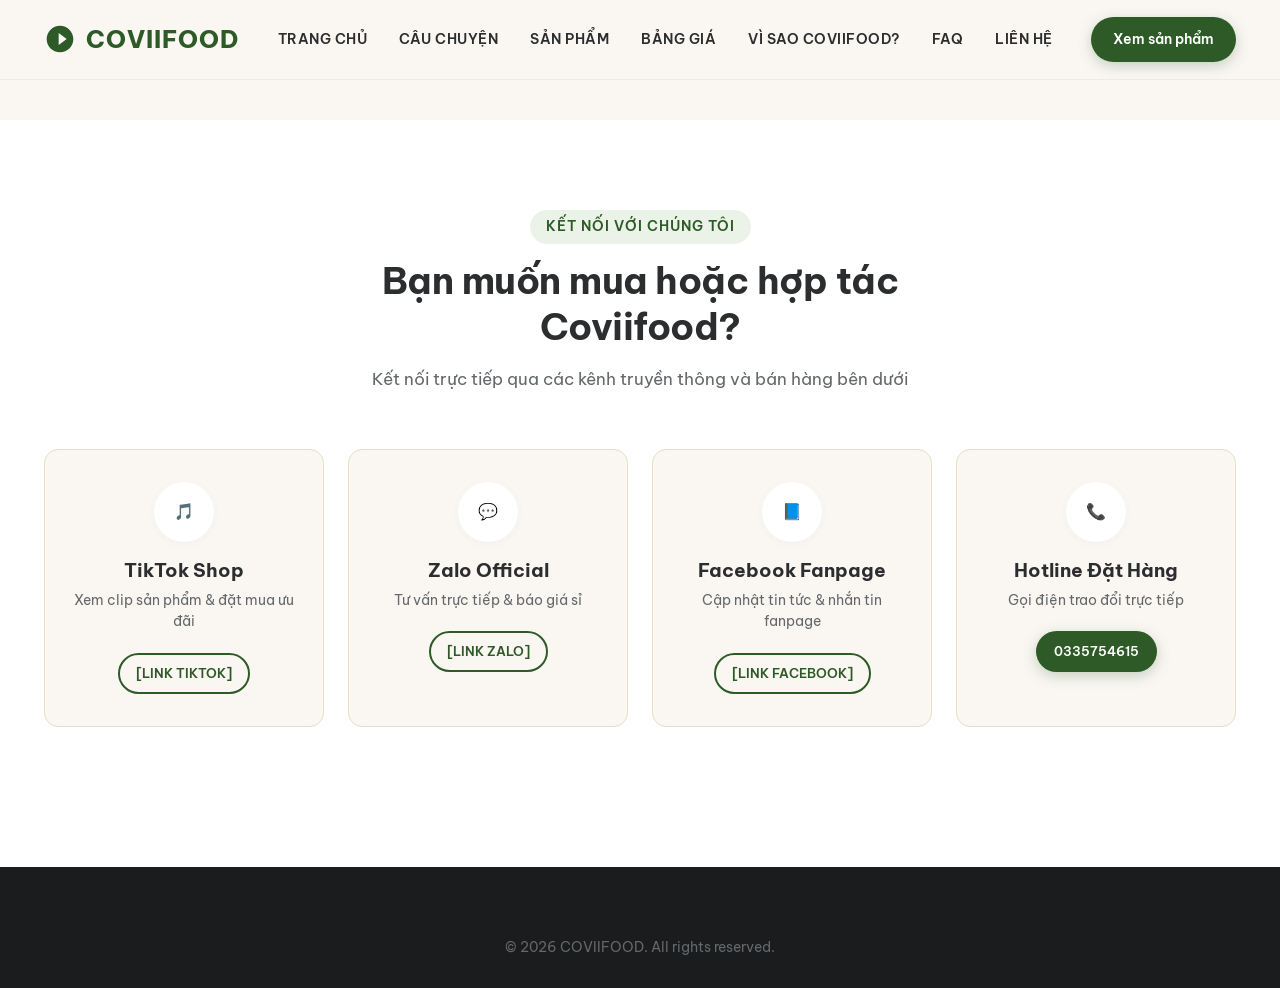
==== contact.html @ 16edf357 "Add files via upload" ====
<!DOCTYPE html>
<html lang="vi">
<head>
    <meta charset="UTF-8">
    <meta name="viewport" content="width=device-width, initial-scale=1.0">
    <title>Liên hệ & Đặt hàng Coviifood | TikTok, Zalo, Facebook</title>
    <meta name="description" content="Kênh đặt hàng trực tiếp và liên hệ hợp tác sỉ/đại lý Coviifood qua TikTok Shop, Zalo Official, Facebook Fanpage.">
    <link rel="stylesheet" href="css/style.css">
    <link rel="stylesheet" href="css/components.css">
    <link rel="stylesheet" href="css/responsive.css">
</head>
<body>
    <header class="site-header">
        <div class="container header-inner">
            <a href="index.html" class="brand-logo">
                <svg viewBox="0 0 24 24"><path d="M12 2C6.48 2 2 6.48 2 12s4.48 10 10 10 10-4.48 10-10S17.52 2 12 2zm-1 14.5v-9l6 4.5-6 4.5z"/></svg>
                <span class="brand-name-text">COVIIFOOD</span>
            </a>
            <nav class="main-nav" id="main-nav">
                <a href="index.html" class="nav-link">TRANG CHỦ</a>
                <a href="story.html" class="nav-link">CÂU CHUYỆN</a>
                <a href="products.html" class="nav-link">SẢN PHẨM</a>
                <a href="pricing.html" class="nav-link">BẢNG GIÁ</a>
                <a href="index.html#why-us" class="nav-link">VÌ SAO COVIIFOOD?</a>
                <a href="faq.html" class="nav-link">FAQ</a>
                <a href="contact.html" class="nav-link active">LIÊN HỆ</a>
            </nav>
            <div style="display: flex; align-items: center; gap: 12px;">
                <a href="products.html" class="btn btn-primary" style="padding: 10px 20px; font-size: 0.85rem;">Xem sản phẩm</a>
                <button class="mobile-nav-toggle" id="mobile-nav-toggle"><svg width="24" height="24" viewBox="0 0 24 24" fill="none" stroke="currentColor" stroke-width="2"><line x1="3" y1="12" x2="21" y2="12"></line><line x1="3" y1="6" x2="21" y2="6"></line><line x1="3" y1="18" x2="21" y2="18"></line></svg></button>
            </div>
        </div>
    </header>

    <div style="padding-top: calc(var(--header-height) + 40px);">
        <section class="section contact-section" id="contact">
            <div class="container">
                <div class="section-header">
                    <span class="section-tag">KẾT NỐI VỚI CHÚNG TÔI</span>
                    <h1 class="section-title">Bạn muốn mua hoặc hợp tác Coviifood?</h1>
                    <p class="section-subtitle">Kết nối trực tiếp qua các kênh truyền thông và bán hàng bên dưới</p>
                </div>

                <div class="channels-grid">
                    <a href="[LINK TIKTOK]" target="_blank" class="channel-card link-tiktok">
                        <div class="channel-icon">🎵</div>
                        <h3 class="channel-title">TikTok Shop</h3>
                        <p class="channel-desc">Xem clip sản phẩm & đặt mua ưu đãi</p>
                        <span class="btn btn-outline" style="font-size: 0.8rem; padding: 8px 16px;">[LINK TIKTOK]</span>
                    </a>

                    <a href="https://zalo.me/0335754615" target="_blank" class="channel-card link-zalo">
                        <div class="channel-icon">💬</div>
                        <h3 class="channel-title">Zalo Official</h3>
                        <p class="channel-desc">Tư vấn trực tiếp & báo giá sỉ</p>
                        <span class="btn btn-outline" style="font-size: 0.8rem; padding: 8px 16px;">[LINK ZALO]</span>
                    </a>

                    <a href="[LINK FACEBOOK]" target="_blank" class="channel-card link-facebook">
                        <div class="channel-icon">📘</div>
                        <h3 class="channel-title">Facebook Fanpage</h3>
                        <p class="channel-desc">Cập nhật tin tức & nhắn tin fanpage</p>
                        <span class="btn btn-outline" style="font-size: 0.8rem; padding: 8px 16px;">[LINK FACEBOOK]</span>
                    </a>

                    <a href="tel:0335754615" class="channel-card link-phone">
                        <div class="channel-icon">📞</div>
                        <h3 class="channel-title">Hotline Đặt Hàng</h3>
                        <p class="channel-desc">Gọi điện trao đổi trực tiếp</p>
                        <span class="btn btn-primary" style="font-size: 0.8rem; padding: 8px 16px;">0335754615</span>
                    </a>
                </div>
            </div>
        </section>
    </div>

    <footer class="site-footer">
        <div class="container">
            <div class="footer-bottom" style="border: none; padding: 0;">
                <p>© 2026 COVIIFOOD. All rights reserved.</p>
            </div>
        </div>
    </footer>

    <script src="js/data.js"></script>
    <script src="js/app.js"></script>
</body>
</html>
---- css/style.css ----
/*
 * ============================================================================
 * COVIIFOOD - STYLE BASE & DESIGN SYSTEM (style.css)
 * ============================================================================
 */

@import url('https://fonts.googleapis.com/css2?family=Be+Vietnam+Pro:ital,wght@0,300;0,400;0,500;0,600;0,700;1,400&display=swap');

/* HỆ THỐNG BIẾN MÀU SẮC & THÔNG SỐ GIAO DIỆN (CSS VARIABLES) */
:root {
    /* Bảng màu chính - Tự nhiên, ấm áp & sang trọng */
    --color-primary: #2D5A27;         /* Xanh lá tự nhiên - Nhận diện nông sản */
    --color-primary-dark: #1E3F1A;    /* Xanh lá đậm */
    --color-primary-light: #EBF3E8;   /* Xanh lá nhạt nền */
    --color-secondary: #8C6D53;       /* Nâu đất nhẹ - Cảm giác gần gũi */
    --color-accent: #D97736;          /* Màu cam đất điểm nhấn nhẹ */
    --color-background: #FAF7F2;      /* Kem sáng ấm - Màu nền chính */
    --color-card-bg: #FFFFFF;        /* Nền card trắng sạch */
    --color-text: #2B2D2F;           /* Màu chữ chính - Chàm tối */
    --color-text-muted: #65686B;     /* Màu chữ phụ */
    --color-border: #E5DFC9;         /* Viền màu kem đất nhẹ */
    --color-border-light: #F0EBE1;   /* Viền nhạt */

    /* Typography */
    --font-main: 'Be Vietnam Pro', -apple-system, BlinkMacSystemFont, 'Segoe UI', Roboto, sans-serif;
    
    /* Spacing & Layout */
    --container-max-width: 1240px;
    --header-height: 80px;
    --border-radius-sm: 8px;
    --border-radius-md: 14px;
    --border-radius-lg: 24px;
    
    /* Box Shadows & Transitions */
    --shadow-sm: 0 2px 8px rgba(45, 90, 39, 0.04);
    --shadow-md: 0 8px 24px rgba(45, 90, 39, 0.08);
    --shadow-lg: 0 16px 40px rgba(0, 0, 0, 0.12);
    --transition-fast: all 0.25s cubic-bezier(0.4, 0, 0.2, 1);
    --transition-normal: all 0.35s cubic-bezier(0.4, 0, 0.2, 1);
}

/* RESET CƠ BẢN */
*, *::before, *::after {
    box-sizing: border-box;
    margin: 0;
    padding: 0;
}

html {
    scroll-behavior: smooth;
    font-size: 16px;
}

body {
    font-family: var(--font-main);
    background-color: var(--color-background);
    color: var(--color-text);
    line-height: 1.6;
    -webkit-font-smoothing: antialiased;
    overflow-x: hidden;
}

/* KHUNG CHỨA TRUNG TÂM (CONTAINER) */
.container {
    width: 100%;
    max-width: var(--container-max-width);
    margin: 0 auto;
    padding: 0 24px;
}

/* TIÊU ĐỀ & ĐOẠN VĂN */
h1, h2, h3, h4, h5, h6 {
    color: var(--color-text);
    font-weight: 700;
    line-height: 1.25;
}

p {
    color: var(--color-text-muted);
}

a {
    color: inherit;
    text-decoration: none;
    transition: var(--transition-fast);
}

img {
    max-width: 100%;
    height: auto;
    display: block;
}

ul {
    list-style: none;
}

/* UTILITY CLASSES */
.section {
    padding: 90px 0;
    position: relative;
}

.section-header {
    text-align: center;
    max-width: 720px;
    margin: 0 auto 56px auto;
}

.section-tag {
    display: inline-block;
    padding: 6px 16px;
    background-color: var(--color-primary-light);
    color: var(--color-primary);
    font-size: 0.85rem;
    font-weight: 600;
    letter-spacing: 1px;
    text-transform: uppercase;
    border-radius: 50px;
    margin-bottom: 14px;
}

.section-title {
    font-size: 2.3rem;
    color: var(--color-text);
    margin-bottom: 16px;
    letter-spacing: -0.5px;
}

.section-subtitle {
    font-size: 1.05rem;
    color: var(--color-text-muted);
}

/* BUTTON SYSTEM */
.btn {
    display: inline-flex;
    align-items: center;
    justify-content: center;
    gap: 10px;
    padding: 14px 28px;
    font-size: 0.95rem;
    font-weight: 600;
    border-radius: 50px;
    cursor: pointer;
    border: 2px solid transparent;
    transition: var(--transition-fast);
    text-decoration: none;
}

.btn-primary {
    background-color: var(--color-primary);
    color: #FFFFFF;
    box-shadow: 0 4px 14px rgba(45, 90, 39, 0.25);
}

.btn-primary:hover {
    background-color: var(--color-primary-dark);
    transform: translateY(-2px);
    box-shadow: 0 6px 20px rgba(45, 90, 39, 0.35);
}

.btn-outline {
    background-color: transparent;
    border-color: var(--color-primary);
    color: var(--color-primary);
}

.btn-outline:hover {
    background-color: var(--color-primary);
    color: #FFFFFF;
    transform: translateY(-2px);
}

.btn-secondary {
    background-color: var(--color-secondary);
    color: #FFFFFF;
}

.btn-secondary:hover {
    background-color: #725740;
    transform: translateY(-2px);
}

/* BADGES & PLACEHOLDER TAGS */
.placeholder-tag {
    display: inline-block;
    padding: 4px 10px;
    background-color: #FFF3E0;
    color: #E65100;
    border: 1px dashed #FFB74D;
    border-radius: 6px;
    font-size: 0.8rem;
    font-weight: 600;
}
---- css/components.css ----
/*
 * ============================================================================
 * COVIIFOOD - COMPONENTS STYLES (components.css)
 * ============================================================================
 */

/* ----------------------------------------------------------------------------
 * 1. HEADER & NAVIGATION
 * ---------------------------------------------------------------------------- */
.site-header {
    position: fixed;
    top: 0;
    left: 0;
    width: 100%;
    height: var(--header-height);
    background-color: rgba(250, 247, 242, 0.92);
    backdrop-filter: blur(10px);
    -webkit-backdrop-filter: blur(10px);
    z-index: 1000;
    border-bottom: 1px solid var(--color-border-light);
    transition: var(--transition-fast);
}

.site-header.scrolled {
    box-shadow: var(--shadow-sm);
    background-color: rgba(255, 255, 255, 0.96);
}

.header-inner {
    display: flex;
    align-items: center;
    justify-content: space-between;
    height: 100%;
}

.brand-logo {
    display: flex;
    align-items: center;
    gap: 10px;
    font-size: 1.5rem;
    font-weight: 800;
    color: var(--color-primary);
    letter-spacing: 1px;
}

.brand-logo svg {
    width: 32px;
    height: 32px;
    fill: currentColor;
}

.main-nav {
    display: flex;
    align-items: center;
    gap: 32px;
}

.nav-link {
    font-size: 0.9rem;
    font-weight: 600;
    color: var(--color-text);
    text-transform: uppercase;
    letter-spacing: 0.5px;
    position: relative;
    padding: 6px 0;
}

.nav-link::after {
    content: '';
    position: absolute;
    bottom: 0;
    left: 0;
    width: 0%;
    height: 2px;
    background-color: var(--color-primary);
    transition: var(--transition-fast);
}

.nav-link:hover::after,
.nav-link.active::after {
    width: 100%;
}

.nav-link.active {
    color: var(--color-primary);
}

.mobile-nav-toggle {
    display: none;
    background: none;
    border: none;
    cursor: pointer;
    padding: 8px;
    color: var(--color-text);
}

/* ----------------------------------------------------------------------------
 * 2. HERO SECTION
 * ---------------------------------------------------------------------------- */
.hero-section {
    padding-top: calc(var(--header-height) + 60px);
    padding-bottom: 80px;
    background: linear-gradient(135deg, #FAF7F2 0%, #F4ECE1 100%);
    min-height: 90vh;
    display: flex;
    align-items: center;
}

.hero-grid {
    display: grid;
    grid-template-columns: 1fr 1fr;
    gap: 60px;
    align-items: center;
}

.hero-content {
    max-width: 580px;
}

.hero-tag {
    display: inline-flex;
    align-items: center;
    gap: 8px;
    padding: 6px 16px;
    background-color: rgba(45, 90, 39, 0.08);
    color: var(--color-primary);
    border-radius: 50px;
    font-size: 0.85rem;
    font-weight: 600;
    margin-bottom: 24px;
}

.hero-title {
    font-size: 3.2rem;
    line-height: 1.15;
    color: var(--color-text);
    margin-bottom: 20px;
    letter-spacing: -1px;
}

.hero-title span {
    color: var(--color-primary);
    display: block;
}

.hero-description {
    font-size: 1.1rem;
    color: var(--color-text-muted);
    margin-bottom: 36px;
    line-height: 1.7;
}

.hero-actions {
    display: flex;
    gap: 16px;
    flex-wrap: wrap;
}

.hero-image-wrapper {
    position: relative;
    border-radius: var(--border-radius-lg);
    overflow: hidden;
    box-shadow: var(--shadow-md);
    background-color: #FFFFFF;
    padding: 16px;
    border: 1px solid var(--color-border);
}

.hero-img {
    width: 100%;
    height: 440px;
    object-fit: cover;
    border-radius: calc(var(--border-radius-lg) - 8px);
}

/* Visual placeholder cho Hero Image */
.hero-image-placeholder {
    width: 100%;
    height: 440px;
    background: linear-gradient(135deg, #EBF3E8 0%, #D8E8D3 100%);
    border-radius: calc(var(--border-radius-lg) - 8px);
    display: flex;
    flex-direction: column;
    align-items: center;
    justify-content: center;
    color: var(--color-primary);
    text-align: center;
    padding: 30px;
}

.hero-badge-floating {
    position: absolute;
    bottom: -20px;
    left: -20px;
    background: #FFFFFF;
    padding: 16px 24px;
    border-radius: var(--border-radius-md);
    box-shadow: var(--shadow-md);
    display: flex;
    align-items: center;
    gap: 12px;
    border: 1px solid var(--color-border-light);
}

/* ----------------------------------------------------------------------------
 * 3. CÂU CHUYỆN COVIIFOOD (STORY SECTION)
 * ---------------------------------------------------------------------------- */
.story-section {
    background-color: #FFFFFF;
}

.story-badge-sample {
    background-color: #FFF3E0;
    color: #E65100;
    border: 1px dashed #FFB74D;
    padding: 8px 16px;
    border-radius: var(--border-radius-sm);
    font-size: 0.85rem;
    font-weight: 600;
    margin-bottom: 24px;
    display: inline-block;
}

.story-grid {
    display: grid;
    grid-template-columns: 1fr 1fr;
    gap: 50px;
    margin-bottom: 70px;
}

.story-card {
    background-color: var(--color-background);
    padding: 40px;
    border-radius: var(--border-radius-md);
    border: 1px solid var(--color-border-light);
}

.story-card-title {
    font-size: 1.4rem;
    color: var(--color-primary);
    margin-bottom: 12px;
    display: flex;
    align-items: center;
    gap: 10px;
}

.story-card-role {
    font-size: 0.95rem;
    font-weight: 600;
    color: var(--color-secondary);
    margin-bottom: 16px;
}

/* Timeline storytelling */
.timeline-container {
    position: relative;
    max-width: 900px;
    margin: 40px auto 0 auto;
    padding: 20px 0;
}

.timeline-line {
    position: absolute;
    top: 0;
    bottom: 0;
    left: 50%;
    width: 3px;
    background-color: var(--color-border);
    transform: translateX(-50%);
}

.timeline-item {
    position: relative;
    margin-bottom: 40px;
    width: 50%;
    padding: 0 40px;
}

.timeline-item:nth-child(odd) {
    left: 0;
    text-align: right;
}

.timeline-item:nth-child(even) {
    left: 50%;
    text-align: left;
}

.timeline-node {
    position: absolute;
    top: 20px;
    width: 20px;
    height: 20px;
    background-color: var(--color-primary);
    border: 4px solid #FFFFFF;
    border-radius: 50%;
    box-shadow: 0 0 0 3px var(--color-primary-light);
    z-index: 2;
}

.timeline-item:nth-child(odd) .timeline-node {
    right: -10px;
}

.timeline-item:nth-child(even) .timeline-node {
    left: -10px;
}

.timeline-content {
    background-color: var(--color-background);
    padding: 24px;
    border-radius: var(--border-radius-md);
    border: 1px solid var(--color-border);
    box-shadow: var(--shadow-sm);
}

.timeline-stage {
    font-size: 0.8rem;
    font-weight: 700;
    color: var(--color-primary);
    letter-spacing: 1px;
    margin-bottom: 6px;
}

/* ----------------------------------------------------------------------------
 * 4. VÌ SAO COVIIFOOD (4 CARDS)
 * ---------------------------------------------------------------------------- */
.why-section {
    background-color: var(--color-background);
}

.why-grid {
    display: grid;
    grid-template-columns: repeat(4, 1fr);
    gap: 24px;
}

.why-card {
    background: #FFFFFF;
    padding: 36px 28px;
    border-radius: var(--border-radius-md);
    border: 1px solid var(--color-border-light);
    box-shadow: var(--shadow-sm);
    transition: var(--transition-normal);
    display: flex;
    flex-direction: column;
}

.why-card:hover {
    transform: translateY(-8px);
    box-shadow: var(--shadow-md);
    border-color: var(--color-primary-light);
}

.why-number {
    font-size: 1.8rem;
    font-weight: 800;
    color: var(--color-primary);
    opacity: 0.3;
    margin-bottom: 12px;
}

.why-icon {
    width: 48px;
    height: 48px;
    background-color: var(--color-primary-light);
    color: var(--color-primary);
    border-radius: 12px;
    display: flex;
    align-items: center;
    justify-content: center;
    margin-bottom: 20px;
}

.why-card-title {
    font-size: 1.25rem;
    color: var(--color-text);
    margin-bottom: 8px;
}

.why-card-subtitle {
    font-size: 0.85rem;
    font-weight: 600;
    color: var(--color-secondary);
    margin-bottom: 14px;
}

.why-card-desc {
    font-size: 0.95rem;
    line-height: 1.6;
    margin-bottom: 24px;
    flex-grow: 1;
}

.why-card-btn {
    align-self: flex-start;
    font-size: 0.85rem;
    font-weight: 600;
    color: var(--color-primary);
    background: none;
    border: none;
    cursor: pointer;
    display: flex;
    align-items: center;
    gap: 6px;
}

.why-card-btn:hover {
    color: var(--color-primary-dark);
    text-decoration: underline;
}

/* ----------------------------------------------------------------------------
 * 5. TRANG SẢN PHẨM & BỘ LỌC
 * ---------------------------------------------------------------------------- */
.products-section {
    background-color: #FFFFFF;
}

.filter-bar {
    display: flex;
    flex-wrap: wrap;
    align-items: center;
    justify-content: space-between;
    gap: 20px;
    margin-bottom: 40px;
    padding: 16px 24px;
    background-color: var(--color-background);
    border-radius: 50px;
    border: 1px solid var(--color-border);
}

.filter-categories {
    display: flex;
    flex-wrap: wrap;
    gap: 8px;
}

.filter-btn {
    padding: 8px 20px;
    border-radius: 40px;
    border: none;
    background: transparent;
    color: var(--color-text-muted);
    font-size: 0.9rem;
    font-weight: 600;
    cursor: pointer;
    transition: var(--transition-fast);
}

.filter-btn:hover {
    color: var(--color-primary);
    background-color: rgba(45, 90, 39, 0.05);
}

.filter-btn.active {
    background-color: var(--color-primary);
    color: #FFFFFF;
}

.search-box {
    position: relative;
    min-width: 260px;
}

.search-input {
    width: 100%;
    padding: 10px 16px 10px 40px;
    border-radius: 30px;
    border: 1px solid var(--color-border);
    font-family: var(--font-main);
    font-size: 0.9rem;
    background-color: #FFFFFF;
    outline: none;
    transition: var(--transition-fast);
}

.search-input:focus {
    border-color: var(--color-primary);
    box-shadow: 0 0 0 3px rgba(45, 90, 39, 0.1);
}

.search-icon {
    position: absolute;
    left: 14px;
    top: 50%;
    transform: translateY(-50%);
    color: var(--color-text-muted);
    pointer-events: none;
}

.products-grid {
    display: grid;
    grid-template-columns: repeat(3, 1fr);
    gap: 30px;
}

.product-card {
    background-color: #FFFFFF;
    border-radius: var(--border-radius-md);
    border: 1px solid var(--color-border-light);
    overflow: hidden;
    box-shadow: var(--shadow-sm);
    transition: var(--transition-normal);
    display: flex;
    flex-direction: column;
    cursor: pointer;
    animation: fadeIn 0.4s ease-out;
}

.product-card:hover {
    transform: translateY(-6px);
    box-shadow: var(--shadow-md);
    border-color: var(--color-border);
}

.product-card-thumb {
    position: relative;
    width: 100%;
    height: 240px;
    background-color: #F7F5F0;
    display: flex;
    align-items: center;
    justify-content: center;
    overflow: hidden;
}

.product-card-img {
    width: 100%;
    height: 100%;
    object-fit: cover;
    transition: transform 0.4s ease;
}

.product-card:hover .product-card-img {
    transform: scale(1.06);
}

.modal-product-img {
    max-width: 100%;
    max-height: 320px;
    object-fit: contain;
    border-radius: var(--border-radius-md);
}

.brand-logo-img {
    height: 42px;
    width: auto;
    object-fit: contain;
    border-radius: 6px;
}

.product-card-category-badge {
    position: absolute;
    top: 14px;
    left: 14px;
    background-color: rgba(255, 255, 255, 0.9);
    backdrop-filter: blur(4px);
    color: var(--color-primary);
    font-size: 0.75rem;
    font-weight: 700;
    padding: 4px 12px;
    border-radius: 30px;
    text-transform: uppercase;
    z-index: 2;
}

.product-card-body {
    padding: 24px;
    display: flex;
    flex-direction: column;
    flex-grow: 1;
}

.product-card-title {
    font-size: 1.2rem;
    color: var(--color-text);
    margin-bottom: 8px;
}

.product-card-desc {
    font-size: 0.9rem;
    color: var(--color-text-muted);
    margin-bottom: 16px;
    line-height: 1.5;
    display: -webkit-box;
    -webkit-line-clamp: 2;
    -webkit-box-orient: vertical;
    overflow: hidden;
    flex-grow: 1;
}

.product-card-footer {
    display: flex;
    align-items: center;
    justify-content: space-between;
    padding-top: 16px;
    border-top: 1px solid var(--color-border-light);
}

.product-card-price {
    font-size: 1.1rem;
    font-weight: 700;
    color: var(--color-primary);
}

.product-card-weight {
    font-size: 0.85rem;
    color: var(--color-text-muted);
}

/* ----------------------------------------------------------------------------
 * 6. CHI TIẾT SẢN PHẨM MODAL (PRODUCT DETAIL MODAL)
 * ---------------------------------------------------------------------------- */
.modal-overlay {
    position: fixed;
    top: 0;
    left: 0;
    width: 100%;
    height: 100%;
    background-color: rgba(0, 0, 0, 0.6);
    backdrop-filter: blur(4px);
    z-index: 2000;
    display: flex;
    align-items: center;
    justify-content: center;
    padding: 20px;
    opacity: 0;
    visibility: hidden;
    transition: var(--transition-fast);
}

.modal-overlay.active {
    opacity: 1;
    visibility: visible;
}

.modal-container {
    background-color: #FFFFFF;
    width: 100%;
    max-width: 900px;
    max-height: 90vh;
    border-radius: var(--border-radius-lg);
    overflow-y: auto;
    position: relative;
    box-shadow: var(--shadow-lg);
    transform: scale(0.95);
    transition: var(--transition-fast);
}

.modal-overlay.active .modal-container {
    transform: scale(1);
}

.modal-close-btn {
    position: absolute;
    top: 20px;
    right: 20px;
    width: 40px;
    height: 40px;
    border-radius: 50%;
    background-color: var(--color-background);
    border: none;
    font-size: 1.2rem;
    cursor: pointer;
    display: flex;
    align-items: center;
    justify-content: center;
    z-index: 10;
    transition: var(--transition-fast);
}

.modal-close-btn:hover {
    background-color: #E0E0E0;
}

.modal-body {
    padding: 40px;
    display: grid;
    grid-template-columns: 1fr 1.2fr;
    gap: 40px;
}

.modal-image-area {
    background-color: var(--color-background);
    border-radius: var(--border-radius-md);
    padding: 20px;
    display: flex;
    align-items: center;
    justify-content: center;
    min-height: 350px;
}

.modal-info-area {
    display: flex;
    flex-direction: column;
}

.modal-category-tag {
    font-size: 0.85rem;
    font-weight: 700;
    color: var(--color-primary);
    text-transform: uppercase;
    margin-bottom: 8px;
}

.modal-product-title {
    font-size: 2rem;
    margin-bottom: 12px;
}

.modal-price-weight {
    display: flex;
    align-items: baseline;
    gap: 16px;
    margin-bottom: 20px;
    padding-bottom: 20px;
    border-bottom: 1px solid var(--color-border-light);
}

.modal-price {
    font-size: 1.5rem;
    font-weight: 800;
    color: var(--color-primary);
}

.modal-weight {
    font-size: 0.95rem;
    color: var(--color-text-muted);
}

.modal-specs-grid {
    display: grid;
    grid-template-columns: 1fr 1fr;
    gap: 14px;
    margin-bottom: 24px;
    background-color: var(--color-background);
    padding: 16px;
    border-radius: var(--border-radius-sm);
    font-size: 0.9rem;
}

.modal-spec-item strong {
    color: var(--color-text);
    display: block;
    margin-bottom: 2px;
}

.modal-highlights-title {
    font-size: 1.05rem;
    font-weight: 700;
    color: var(--color-secondary);
    margin-bottom: 10px;
}

.modal-highlights-list {
    margin-bottom: 30px;
}

.modal-highlights-list li {
    position: relative;
    padding-left: 24px;
    margin-bottom: 8px;
    font-size: 0.9rem;
}

.modal-highlights-list li::before {
    content: '✓';
    position: absolute;
    left: 0;
    color: var(--color-primary);
    font-weight: bold;
}

.modal-actions {
    display: flex;
    gap: 14px;
    margin-top: auto;
}

/* ----------------------------------------------------------------------------
 * 7. BẢNG GIÁ (PRICING TABLE)
 * ---------------------------------------------------------------------------- */
.pricing-section {
    background-color: var(--color-background);
}

.pricing-notice-box {
    background: #FFF8E1;
    border: 1px solid #FFE082;
    border-radius: var(--border-radius-md);
    padding: 20px 24px;
    margin-bottom: 36px;
    display: flex;
    gap: 16px;
    align-items: flex-start;
}

.pricing-notice-icon {
    color: #F57F17;
    font-size: 1.4rem;
    margin-top: 2px;
}

.pricing-table-wrapper {
    background: #FFFFFF;
    border-radius: var(--border-radius-md);
    border: 1px solid var(--color-border);
    box-shadow: var(--shadow-sm);
    overflow-x: auto;
}

.pricing-table {
    width: 100%;
    border-collapse: collapse;
    text-align: left;
    min-width: 600px;
}

.pricing-table th, 
.pricing-table td {
    padding: 18px 24px;
    border-bottom: 1px solid var(--color-border-light);
}

.pricing-table th {
    background-color: var(--color-primary-light);
    color: var(--color-primary);
    font-size: 0.9rem;
    font-weight: 700;
    text-transform: uppercase;
    letter-spacing: 0.5px;
}

.pricing-table tr:last-child td {
    border-bottom: none;
}

.pricing-table tr:hover td {
    background-color: rgba(250, 247, 242, 0.6);
}

/* ----------------------------------------------------------------------------
 * 8. THỬ TRƯỚC KHI CHỌN
 * ---------------------------------------------------------------------------- */
.try-section {
    background: linear-gradient(135deg, #2D5A27 0%, #1E3F1A 100%);
    color: #FFFFFF;
    border-radius: var(--border-radius-lg);
    margin: 40px auto;
    padding: 70px 40px;
    text-align: center;
}

.try-section h2 {
    color: #FFFFFF;
    font-size: 2.5rem;
    margin-bottom: 16px;
}

.try-section p {
    color: rgba(255, 255, 255, 0.85);
    font-size: 1.15rem;
    max-width: 680px;
    margin: 0 auto 36px auto;
}

.try-actions {
    display: flex;
    justify-content: center;
    gap: 16px;
    flex-wrap: wrap;
}

.btn-light {
    background-color: #FFFFFF;
    color: var(--color-primary);
}

.btn-light:hover {
    background-color: #F0F0F0;
    transform: translateY(-2px);
}

/* ----------------------------------------------------------------------------
 * 9. HÀNH TRÌNH SẢN PHẨM (JOURNEY TIMELINE)
 * ---------------------------------------------------------------------------- */
.journey-section {
    background-color: #FFFFFF;
}

.journey-grid {
    display: grid;
    grid-template-columns: repeat(6, 1fr);
    gap: 16px;
    position: relative;
}

.journey-card {
    background-color: var(--color-background);
    border-radius: var(--border-radius-md);
    padding: 24px 16px;
    text-align: center;
    border: 1px solid var(--color-border-light);
    position: relative;
    transition: var(--transition-fast);
}

.journey-card:hover {
    transform: translateY(-6px);
    border-color: var(--color-primary);
}

.journey-step-num {
    width: 32px;
    height: 32px;
    background-color: var(--color-primary);
    color: #FFFFFF;
    border-radius: 50%;
    display: flex;
    align-items: center;
    justify-content: center;
    font-size: 0.85rem;
    font-weight: 700;
    margin: 0 auto 14px auto;
}

.journey-icon {
    color: var(--color-primary);
    margin-bottom: 12px;
}

.journey-title {
    font-size: 0.95rem;
    color: var(--color-text);
    margin-bottom: 8px;
}

.journey-desc {
    font-size: 0.8rem;
    color: var(--color-text-muted);
    line-height: 1.4;
}

/* ----------------------------------------------------------------------------
 * 10. FAQ ACCORDION
 * ---------------------------------------------------------------------------- */
.faq-section {
    background-color: var(--color-background);
}

.faq-accordion {
    max-width: 800px;
    margin: 0 auto;
    display: flex;
    flex-direction: column;
    gap: 16px;
}

.faq-item {
    background: #FFFFFF;
    border-radius: var(--border-radius-md);
    border: 1px solid var(--color-border);
    overflow: hidden;
    transition: var(--transition-fast);
}

.faq-header {
    padding: 22px 28px;
    display: flex;
    align-items: center;
    justify-content: space-between;
    cursor: pointer;
    user-select: none;
}

.faq-question {
    font-size: 1.05rem;
    font-weight: 600;
    color: var(--color-text);
}

.faq-icon {
    font-size: 1.2rem;
    color: var(--color-primary);
    transition: transform 0.3s ease;
}

.faq-item.active .faq-icon {
    transform: rotate(180deg);
}

.faq-content {
    max-height: 0;
    overflow: hidden;
    transition: max-height 0.35s ease-out, padding 0.35s ease-out;
    padding: 0 28px;
}

.faq-item.active .faq-content {
    padding: 0 28px 24px 28px;
}

/* ----------------------------------------------------------------------------
 * 11. LIÊN HỆ & CÁC KÊNH ĐẶT HÀNG
 * ---------------------------------------------------------------------------- */
.contact-section {
    background-color: #FFFFFF;
}

.channels-grid {
    display: grid;
    grid-template-columns: repeat(4, 1fr);
    gap: 24px;
    margin-bottom: 50px;
}

.channel-card {
    background-color: var(--color-background);
    padding: 32px 24px;
    border-radius: var(--border-radius-md);
    border: 1px solid var(--color-border);
    text-align: center;
    transition: var(--transition-fast);
    display: flex;
    flex-direction: column;
    align-items: center;
}

.channel-card:hover {
    transform: translateY(-6px);
    border-color: var(--color-primary);
    box-shadow: var(--shadow-md);
}

.channel-icon {
    width: 60px;
    height: 60px;
    border-radius: 50%;
    background-color: #FFFFFF;
    display: flex;
    align-items: center;
    justify-content: center;
    margin-bottom: 16px;
    box-shadow: var(--shadow-sm);
    color: var(--color-primary);
}

.channel-title {
    font-size: 1.2rem;
    margin-bottom: 8px;
}

.channel-desc {
    font-size: 0.85rem;
    color: var(--color-text-muted);
    margin-bottom: 20px;
}

/* ----------------------------------------------------------------------------
 * 12. FOOTER
 * ---------------------------------------------------------------------------- */
.site-footer {
    background-color: #1A1C1D;
    color: #FFFFFF;
    padding: 70px 0 30px 0;
}

.footer-grid {
    display: grid;
    grid-template-columns: 2fr 1fr 1fr 1.5fr;
    gap: 40px;
    margin-bottom: 50px;
}

.footer-brand h3 {
    color: #FFFFFF;
    font-size: 1.6rem;
    margin-bottom: 14px;
}

.footer-brand p {
    color: #A0A4A8;
    font-size: 0.95rem;
    line-height: 1.6;
}

.footer-col-title {
    color: #FFFFFF;
    font-size: 1.05rem;
    margin-bottom: 20px;
}

.footer-links {
    display: flex;
    flex-direction: column;
    gap: 10px;
}

.footer-links a {
    color: #A0A4A8;
    font-size: 0.9rem;
}

.footer-links a:hover {
    color: #FFFFFF;
}

.footer-bottom {
    padding-top: 30px;
    border-top: 1px solid #2D3032;
    text-align: center;
    color: #72767A;
    font-size: 0.85rem;
}
---- css/responsive.css ----
/*
 * ============================================================================
 * COVIIFOOD - RESPONSIVE STYLES (responsive.css)
 * ============================================================================
 */

/* ----------------------------------------------------------------------------
 * DESKTOP NHỎ & TABLET (Max-width: 1024px)
 * ---------------------------------------------------------------------------- */
@media (max-width: 1024px) {
    .hero-title {
        font-size: 2.6rem;
    }
    
    .why-grid {
        grid-template-columns: repeat(2, 1fr);
    }

    .products-grid {
        grid-template-columns: repeat(2, 1fr);
    }

    .journey-grid {
        grid-template-columns: repeat(3, 1fr);
        gap: 20px;
    }

    .channels-grid {
        grid-template-columns: repeat(2, 1fr);
    }

    .footer-grid {
        grid-template-columns: 1fr 1fr;
        gap: 30px;
    }
}

/* ----------------------------------------------------------------------------
 * TABLET VÀ MOBILE DẠNG NGANG (Max-width: 768px)
 * ---------------------------------------------------------------------------- */
@media (max-width: 768px) {
    .section {
        padding: 60px 0;
    }

    .section-title {
        font-size: 1.8rem;
    }

    /* Mobile Header & Mobile Menu Drawer */
    .mobile-nav-toggle {
        display: block;
    }

    .main-nav {
        position: fixed;
        top: var(--header-height);
        left: 0;
        width: 100%;
        height: calc(100vh - var(--header-height));
        background-color: #FFFFFF;
        flex-direction: column;
        align-items: flex-start;
        padding: 40px 30px;
        gap: 20px;
        transform: translateX(100%);
        transition: transform 0.3s ease-in-out;
        box-shadow: var(--shadow-lg);
        overflow-y: auto;
    }

    .main-nav.active {
        transform: translateX(0);
    }

    .nav-link {
        font-size: 1.1rem;
        width: 100%;
        padding: 10px 0;
    }

    /* Hero Section Mobile */
    .hero-grid {
        grid-template-columns: 1fr;
        gap: 40px;
    }

    .hero-content {
        max-width: 100%;
        text-align: center;
    }

    .hero-tag {
        margin: 0 auto 20px auto;
    }

    .hero-actions {
        justify-content: center;
    }

    .hero-image-placeholder,
    .hero-img {
        height: 320px;
    }

    .hero-badge-floating {
        bottom: -15px;
        left: 50%;
        transform: translateX(-50%);
        white-space: nowrap;
    }

    /* Story Section Mobile */
    .story-grid {
        grid-template-columns: 1fr;
        gap: 24px;
    }

    .timeline-line {
        left: 20px;
    }

    .timeline-item {
        width: 100%;
        padding-left: 60px;
        padding-right: 0;
        text-align: left !important;
    }

    .timeline-item:nth-child(even) {
        left: 0;
    }

    .timeline-item:nth-child(odd) .timeline-node,
    .timeline-item:nth-child(even) .timeline-node {
        left: 10px;
        right: auto;
    }

    /* Product Filter Bar Mobile */
    .filter-bar {
        flex-direction: column;
        border-radius: var(--border-radius-md);
        align-items: stretch;
    }

    .filter-categories {
        justify-content: center;
    }

    .search-box {
        width: 100%;
    }

    /* Modal Detail Mobile */
    .modal-body {
        grid-template-columns: 1fr;
        padding: 24px;
        gap: 24px;
    }

    .modal-image-area {
        min-height: 240px;
    }

    /* Journey Mobile */
    .journey-grid {
        grid-template-columns: repeat(2, 1fr);
    }

    /* Try Section Mobile */
    .try-section {
        padding: 40px 20px;
    }

    .try-section h2 {
        font-size: 1.8rem;
    }
}

/* ----------------------------------------------------------------------------
 * MOBILE NHỎ (Max-width: 480px)
 * ---------------------------------------------------------------------------- */
@media (max-width: 480px) {
    .why-grid,
    .products-grid,
    .channels-grid,
    .journey-grid {
        grid-template-columns: 1fr;
    }

    .footer-grid {
        grid-template-columns: 1fr;
    }

    .hero-title {
        font-size: 2.1rem;
    }

    .btn {
        width: 100%;
    }

    .hero-actions {
        flex-direction: column;
        width: 100%;
    }
}
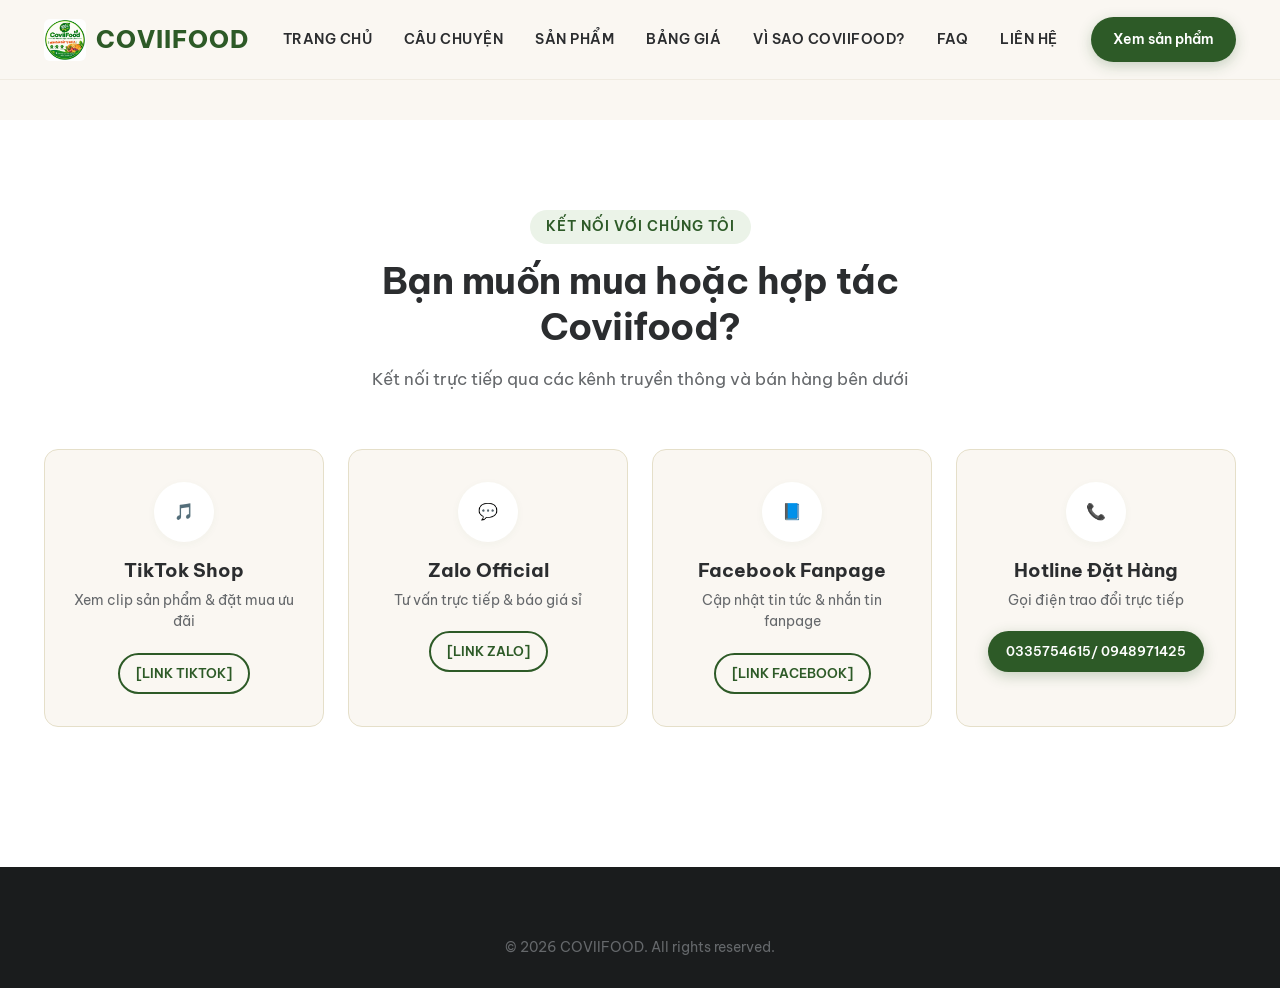
==== commit 7eb6a565: "Update contact.html" ====
--- a/contact.html
+++ b/contact.html
@@ -49,7 +49,7 @@
                         <span class="btn btn-outline" style="font-size: 0.8rem; padding: 8px 16px;">[LINK TIKTOK]</span>
                     </a>
 
-                    <a href="https://zalo.me/0335754615" target="_blank" class="channel-card link-zalo">
+                    <a href="https://zalo.me/0948971425" target="_blank" class="channel-card link-zalo">
                         <div class="channel-icon">💬</div>
                         <h3 class="channel-title">Zalo Official</h3>
                         <p class="channel-desc">Tư vấn trực tiếp & báo giá sỉ</p>
@@ -67,7 +67,7 @@
                         <div class="channel-icon">📞</div>
                         <h3 class="channel-title">Hotline Đặt Hàng</h3>
                         <p class="channel-desc">Gọi điện trao đổi trực tiếp</p>
-                        <span class="btn btn-primary" style="font-size: 0.8rem; padding: 8px 16px;">0335754615</span>
+                        <span class="btn btn-primary" style="font-size: 0.8rem; padding: 8px 16px;">0335754615/ 0948971425</span>
                     </a>
                 </div>
             </div>
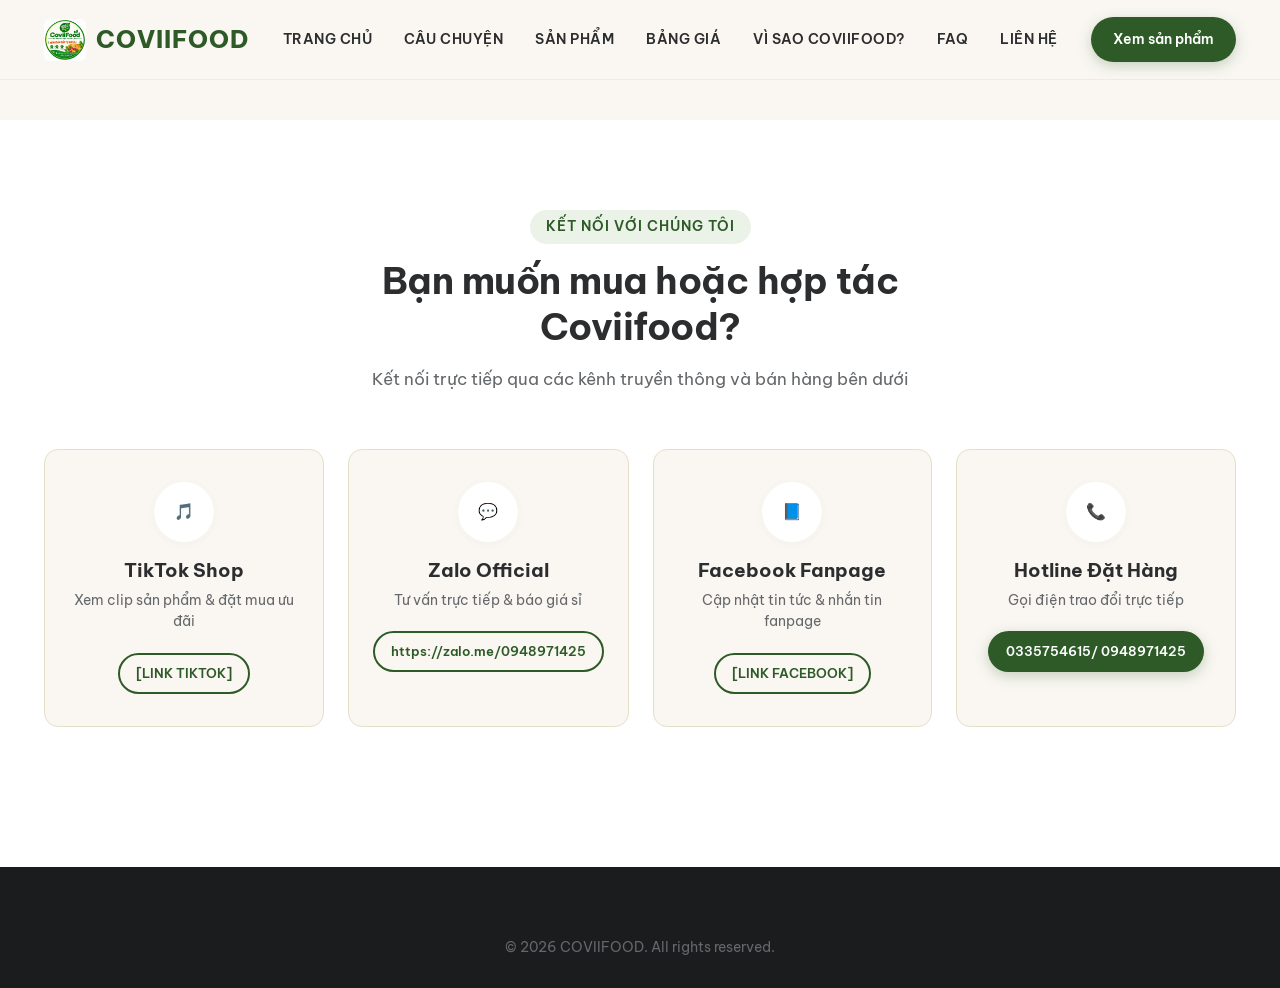
==== commit 1e14fa00: "Update contact.html" ====
--- a/contact.html
+++ b/contact.html
@@ -53,7 +53,7 @@
                         <div class="channel-icon">💬</div>
                         <h3 class="channel-title">Zalo Official</h3>
                         <p class="channel-desc">Tư vấn trực tiếp & báo giá sỉ</p>
-                        <span class="btn btn-outline" style="font-size: 0.8rem; padding: 8px 16px;">[LINK ZALO]</span>
+                        <span class="btn btn-outline" style="font-size: 0.8rem; padding: 8px 16px;">https://zalo.me/0948971425</span>
                     </a>
 
                     <a href="[LINK FACEBOOK]" target="_blank" class="channel-card link-facebook">
@@ -63,7 +63,7 @@
                         <span class="btn btn-outline" style="font-size: 0.8rem; padding: 8px 16px;">[LINK FACEBOOK]</span>
                     </a>
 
-                    <a href="tel:0335754615" class="channel-card link-phone">
+                    <a href="tel:0948971425" class="channel-card link-phone">
                         <div class="channel-icon">📞</div>
                         <h3 class="channel-title">Hotline Đặt Hàng</h3>
                         <p class="channel-desc">Gọi điện trao đổi trực tiếp</p>
